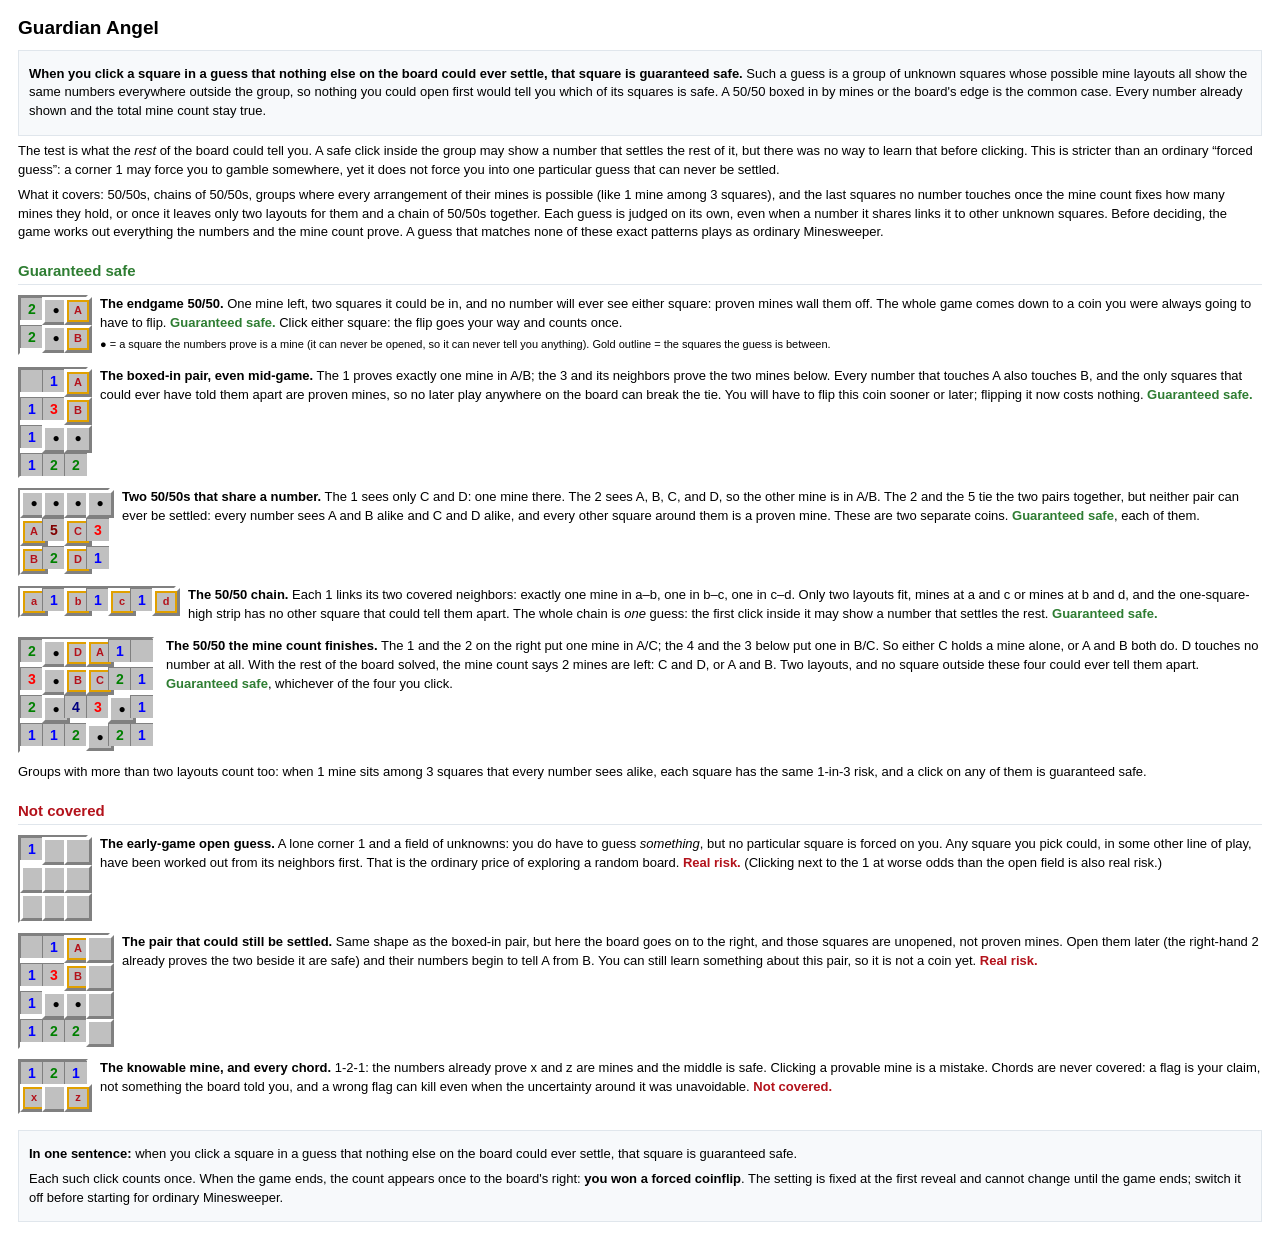
==== guardian-angel-help.html @ 53555e71 "Rename A Just Universe to Guardian Angel across UI, code, settings, storage, and docs Full rename ac" ====
<!DOCTYPE html>
<html lang="en">
<head>
<meta charset="utf-8">
<meta name="viewport" content="width=device-width, initial-scale=1">
<script src="pages-redirect.js?v=20260926-pages-redirect-2"></script>
<title>Guardian Angel — help</title>
<style>
  body {
    font-family: Arial, Helvetica, sans-serif;
    color: #000000;
    background: #ffffff;
    margin: 0;
    padding: 14px 18px 18px;
    font-size: 13px;
    line-height: 1.45;
  }
  h1 {
    font-family: "Arial Black", "Arial Bold", Arial, sans-serif;
    font-size: 19px;
    margin: 0 0 6px;
  }
  h2 {
    font-size: 15px;
    margin: 18px 0 6px;
    padding-bottom: 2px;
    border-bottom: 1px solid #e0e6ec;
  }
  h2.saves { color: #2e7d32; }
  h2.kills { color: #b3121b; }
  p { margin: 6px 0; }
  .lead {
    background: #f7f9fb;
    border: 1px solid #e0e6ec;
    padding: 8px 10px;
    margin: 8px 0 4px;
  }
  .rule { font-weight: bold; }
  .example {
    display: flex;
    gap: 12px;
    align-items: flex-start;
    margin: 10px 0;
  }
  .example p { margin: 0 0 4px; }
  .example .name { font-weight: bold; }
  .verdict-save { color: #2e7d32; font-weight: bold; }
  .verdict-kill { color: #b3121b; font-weight: bold; }

  /* Mini boards in the classic skin */
  .mini {
    display: grid;
    grid-template-columns: repeat(var(--w), 22px);
    border: 2px solid;
    border-color: #808080 #ffffff #ffffff #808080;
    flex: none;
  }
  .mc {
    width: 22px;
    height: 22px;
    display: flex;
    align-items: center;
    justify-content: center;
    font-family: "Arial Black", "Arial Bold", Arial, sans-serif;
    font-weight: 900;
    font-size: 14px;
    background: #c0c0c0;
  }
  .mc.r {
    border-top: 1px solid #808080;
    border-left: 1px solid #808080;
  }
  .mc.h {
    border: 3px solid;
    border-color: #ffffff #808080 #808080 #ffffff;
  }
  .mc.n1 { color: #0000ff; }
  .mc.n2 { color: #008000; }
  .mc.n3 { color: #ff0000; }
  .mc.n4 { color: #000080; }
  .mc.n5 { color: #800000; }
  /* The squares the guess is between */
  .mc.cand {
    color: #b3121b;
    font-size: 11px;
    box-shadow: inset 0 0 0 2px #e0a000;
  }
  /* A square the numbers prove is a mine (it can never be opened) */
  .mc.mine { color: #000000; font-size: 12px; }
  .legend {
    font-size: 11px;
    margin: 2px 0 0;
  }
  .footer {
    margin-top: 16px;
    background: #f7f9fb;
    border: 1px solid #e0e6ec;
    padding: 8px 10px;
  }
</style>
</head>
<body>

<h1>Guardian Angel</h1>

<div class="lead">
  <p><span class="rule">When you click a square in a guess that nothing else on
  the board could ever settle, that square is guaranteed safe.</span>
  Such a guess is a group of unknown squares whose possible mine layouts all show
  the same numbers everywhere outside the group, so nothing you could open first
  would tell you which of its squares is safe. A 50/50 boxed in by mines or the
  board's edge is the common case. Every number already shown and the total mine
  count stay true.</p>
</div>

<p>The test is what the <em>rest</em> of the board could tell you. A safe click
inside the group may show a number that settles the rest of it, but there was no
way to learn that before clicking. This is stricter than an ordinary
&ldquo;forced guess&rdquo;: a corner 1 may force you to gamble somewhere, yet it
does not force you into one particular guess that can never be settled.</p>

<p>What it covers: 50/50s, chains of 50/50s, groups where every arrangement of
their mines is possible (like 1 mine among 3 squares), and the last squares no
number touches once the mine count fixes how many mines they hold, or once it
leaves only two layouts for them and a chain of 50/50s together. Each guess is
judged on its own, even when a number it shares links it to other unknown
squares. Before deciding, the game works out everything the numbers and the mine
count prove. A guess that matches none of these exact patterns plays as ordinary
Minesweeper.</p>

<h2 class="saves">Guaranteed safe</h2>

<div class="example">
  <div class="mini" style="--w:3">
    <span class="mc r n2">2</span><span class="mc h mine">&#9679;</span><span class="mc h cand">A</span>
    <span class="mc r n2">2</span><span class="mc h mine">&#9679;</span><span class="mc h cand">B</span>
  </div>
  <div>
    <p><span class="name">The endgame 50/50.</span> One mine left, two squares it
    could be in, and no number will ever see either square: proven mines wall them
    off. The whole game comes down to a coin you were always going to have to flip.
    <span class="verdict-save">Guaranteed safe.</span> Click either square: the flip
    goes your way and counts once.</p>
    <p class="legend">&#9679; = a square the numbers prove is a mine (it can never be
    opened, so it can never tell you anything). Gold outline = the squares the guess
    is between.</p>
  </div>
</div>

<div class="example">
  <div class="mini" style="--w:3">
    <span class="mc r"></span><span class="mc r n1">1</span><span class="mc h cand">A</span>
    <span class="mc r n1">1</span><span class="mc r n3">3</span><span class="mc h cand">B</span>
    <span class="mc r n1">1</span><span class="mc h mine">&#9679;</span><span class="mc h mine">&#9679;</span>
    <span class="mc r n1">1</span><span class="mc r n2">2</span><span class="mc r n2">2</span>
  </div>
  <div>
    <p><span class="name">The boxed-in pair, even mid-game.</span> The 1 proves
    exactly one mine in A/B; the 3 and its neighbors prove the two mines below.
    Every number that touches A also touches B, and the only squares that could ever
    have told them apart are proven mines, so no later play anywhere on the board
    can break the tie. You will have to flip this coin sooner or later; flipping it
    now costs nothing. <span class="verdict-save">Guaranteed safe.</span></p>
  </div>
</div>

<div class="example">
  <div class="mini" style="--w:4">
    <span class="mc h mine">&#9679;</span><span class="mc h mine">&#9679;</span><span class="mc h mine">&#9679;</span><span class="mc h mine">&#9679;</span>
    <span class="mc h cand">A</span><span class="mc r n5">5</span><span class="mc h cand">C</span><span class="mc r n3">3</span>
    <span class="mc h cand">B</span><span class="mc r n2">2</span><span class="mc h cand">D</span><span class="mc r n1">1</span>
  </div>
  <div>
    <p><span class="name">Two 50/50s that share a number.</span> The 1 sees only C
    and D: one mine there. The 2 sees A, B, C, and D, so the other mine is in A/B.
    The 2 and the 5 tie the two pairs together, but neither pair can ever be settled:
    every number sees A and B alike and C and D alike, and every other square
    around them is a proven mine. These are two separate coins.
    <span class="verdict-save">Guaranteed safe</span>, each of them.</p>
  </div>
</div>

<div class="example">
  <div class="mini" style="--w:7">
    <span class="mc h cand">a</span><span class="mc r n1">1</span><span class="mc h cand">b</span><span class="mc r n1">1</span><span class="mc h cand">c</span><span class="mc r n1">1</span><span class="mc h cand">d</span>
  </div>
  <div>
    <p><span class="name">The 50/50 chain.</span> Each 1 links its two covered
    neighbors: exactly one mine in a&ndash;b, one in b&ndash;c, one in c&ndash;d.
    Only two layouts fit, mines at a and c or mines at b and d, and the one-square-high
    strip has no other square that could tell them apart. The whole chain is
    <em>one</em> guess: the first click inside it may show a number that settles the
    rest. <span class="verdict-save">Guaranteed safe.</span></p>
  </div>
</div>

<div class="example">
  <div class="mini" style="--w:6">
    <span class="mc r n2">2</span><span class="mc h mine">&#9679;</span><span class="mc h cand">D</span><span class="mc h cand">A</span><span class="mc r n1">1</span><span class="mc r"></span>
    <span class="mc r n3">3</span><span class="mc h mine">&#9679;</span><span class="mc h cand">B</span><span class="mc h cand">C</span><span class="mc r n2">2</span><span class="mc r n1">1</span>
    <span class="mc r n2">2</span><span class="mc h mine">&#9679;</span><span class="mc r n4">4</span><span class="mc r n3">3</span><span class="mc h mine">&#9679;</span><span class="mc r n1">1</span>
    <span class="mc r n1">1</span><span class="mc r n1">1</span><span class="mc r n2">2</span><span class="mc h mine">&#9679;</span><span class="mc r n2">2</span><span class="mc r n1">1</span>
  </div>
  <div>
    <p><span class="name">The 50/50 the mine count finishes.</span> The 1 and the 2
    on the right put one mine in A/C; the 4 and the 3 below put one in B/C. So
    either C holds a mine alone, or A and B both do. D touches no number at all.
    With the rest of the board solved, the mine count says 2 mines are left: C and
    D, or A and B. Two layouts, and no square outside these four could ever tell
    them apart. <span class="verdict-save">Guaranteed safe</span>, whichever of the
    four you click.</p>
  </div>
</div>

<p>Groups with more than two layouts count too: when 1 mine sits among 3 squares
that every number sees alike, each square has the same 1-in-3 risk, and a click on
any of them is guaranteed safe.</p>

<h2 class="kills">Not covered</h2>

<div class="example">
  <div class="mini" style="--w:3">
    <span class="mc r n1">1</span><span class="mc h"></span><span class="mc h"></span>
    <span class="mc h"></span><span class="mc h"></span><span class="mc h"></span>
    <span class="mc h"></span><span class="mc h"></span><span class="mc h"></span>
  </div>
  <div>
    <p><span class="name">The early-game open guess.</span> A lone corner 1 and a
    field of unknowns: you do have to guess <em>something</em>, but no particular
    square is forced on you. Any square you pick could, in some other line of play,
    have been worked out from its neighbors first. That is the ordinary price of
    exploring a random board. <span class="verdict-kill">Real risk.</span>
    (Clicking next to the 1 at worse odds than the open field is also real risk.)</p>
  </div>
</div>

<div class="example">
  <div class="mini" style="--w:4">
    <span class="mc r"></span><span class="mc r n1">1</span><span class="mc h cand">A</span><span class="mc h"></span>
    <span class="mc r n1">1</span><span class="mc r n3">3</span><span class="mc h cand">B</span><span class="mc h"></span>
    <span class="mc r n1">1</span><span class="mc h mine">&#9679;</span><span class="mc h mine">&#9679;</span><span class="mc h"></span>
    <span class="mc r n1">1</span><span class="mc r n2">2</span><span class="mc r n2">2</span><span class="mc h"></span>
  </div>
  <div>
    <p><span class="name">The pair that could still be settled.</span> Same shape as
    the boxed-in pair, but here the board goes on to the right, and those squares are
    unopened, not proven mines. Open them later (the right-hand 2 already proves the
    two beside it are safe) and their numbers begin to tell A from B. You can still
    learn something about this pair, so it is not a coin yet.
    <span class="verdict-kill">Real risk.</span></p>
  </div>
</div>

<div class="example">
  <div class="mini" style="--w:3">
    <span class="mc r n1">1</span><span class="mc r n2">2</span><span class="mc r n1">1</span>
    <span class="mc h cand">x</span><span class="mc h"></span><span class="mc h cand">z</span>
  </div>
  <div>
    <p><span class="name">The knowable mine, and every chord.</span> 1-2-1: the
    numbers already prove x and z are mines and the middle is safe. Clicking a
    provable mine is a mistake. Chords are never covered: a flag is your claim, not
    something the board told you, and a wrong flag can kill even when the
    uncertainty around it was unavoidable.
    <span class="verdict-kill">Not covered.</span></p>
  </div>
</div>

<div class="footer">
  <p><span class="rule">In one sentence:</span> when you click a square in a guess
  that nothing else on the board could ever settle, that square is guaranteed
  safe.</p>
  <p>Each such click counts once. When the game ends, the count appears once to the
  board's right: <b>you won a forced coinflip</b>. The setting is fixed at the first
  reveal and cannot change until the game ends; switch it off before starting for
  ordinary Minesweeper.</p>
</div>

<script src="fuseki-stats.js?v=20261011-play-statistics"></script>
</body>
</html>
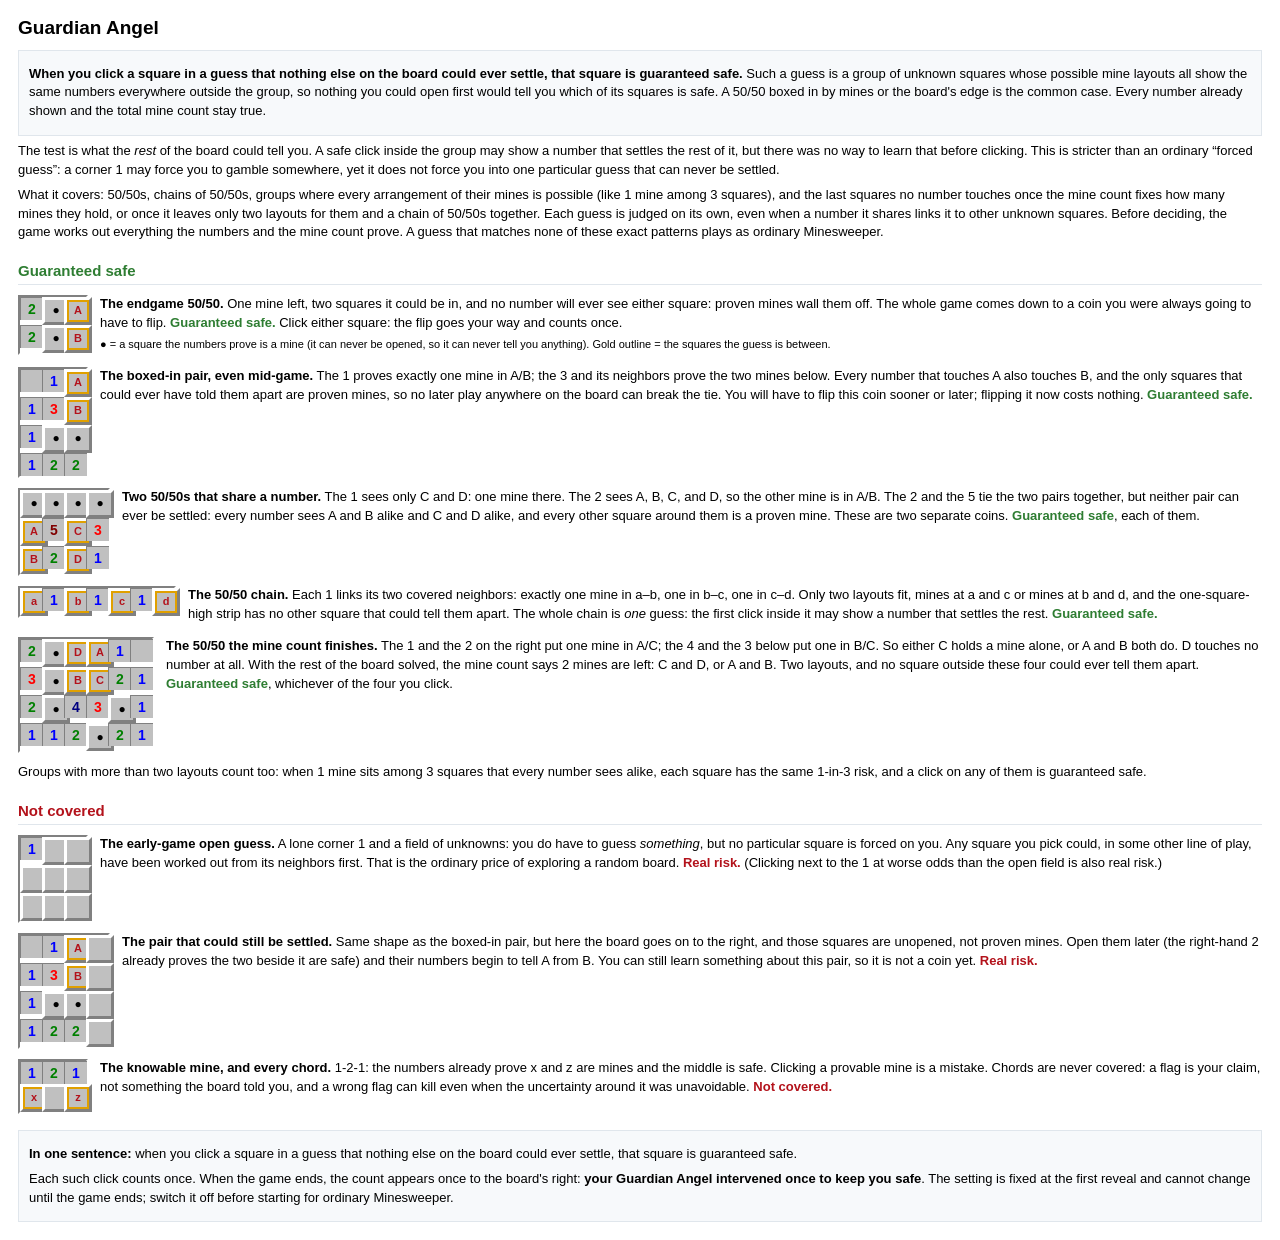
==== commit bd1a2b4a: "Update Guardian Angel post-game reporting and refactor core prover/evaluation sharing Post-game repo" ====
--- a/guardian-angel-help.html
+++ b/guardian-angel-help.html
@@ -271,7 +271,7 @@
   that nothing else on the board could ever settle, that square is guaranteed
   safe.</p>
   <p>Each such click counts once. When the game ends, the count appears once to the
-  board's right: <b>you won a forced coinflip</b>. The setting is fixed at the first
+  board's right: <b>your Guardian Angel intervened once to keep you safe</b>. The setting is fixed at the first
   reveal and cannot change until the game ends; switch it off before starting for
   ordinary Minesweeper.</p>
 </div>
